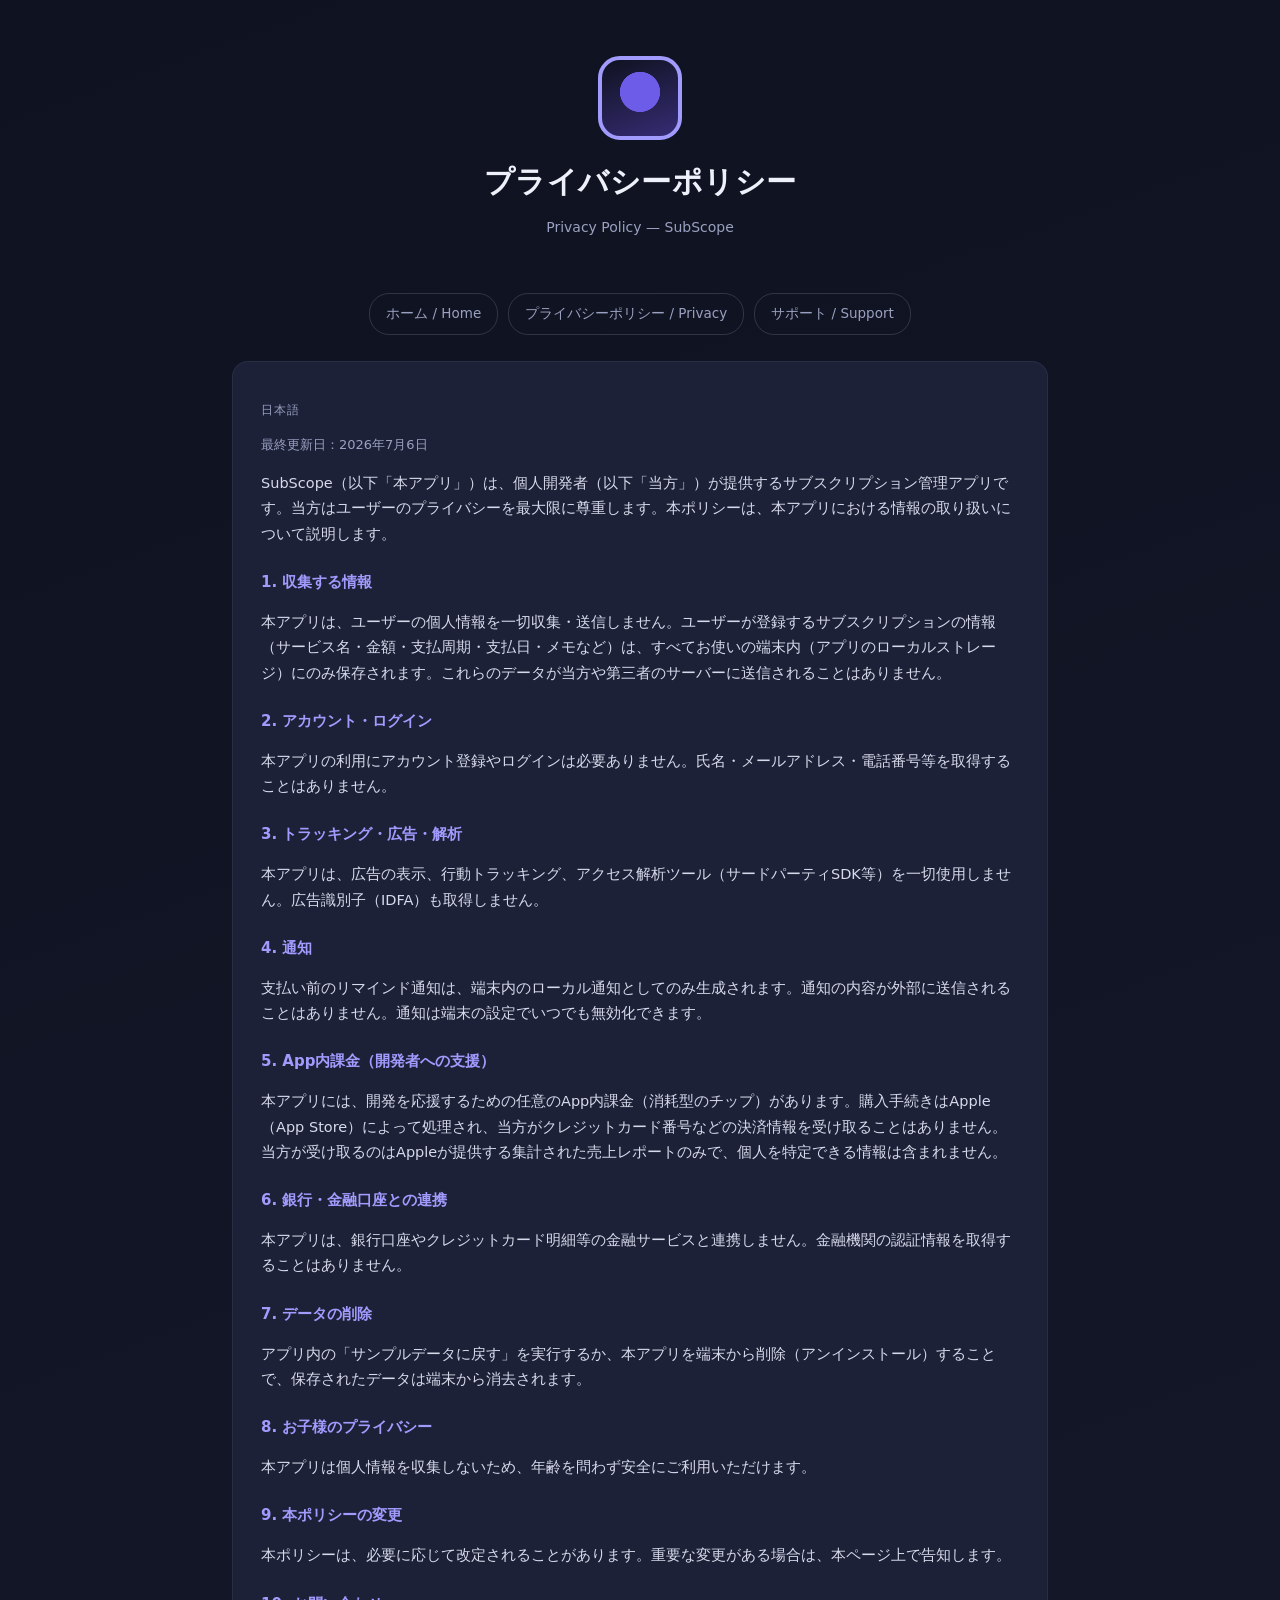
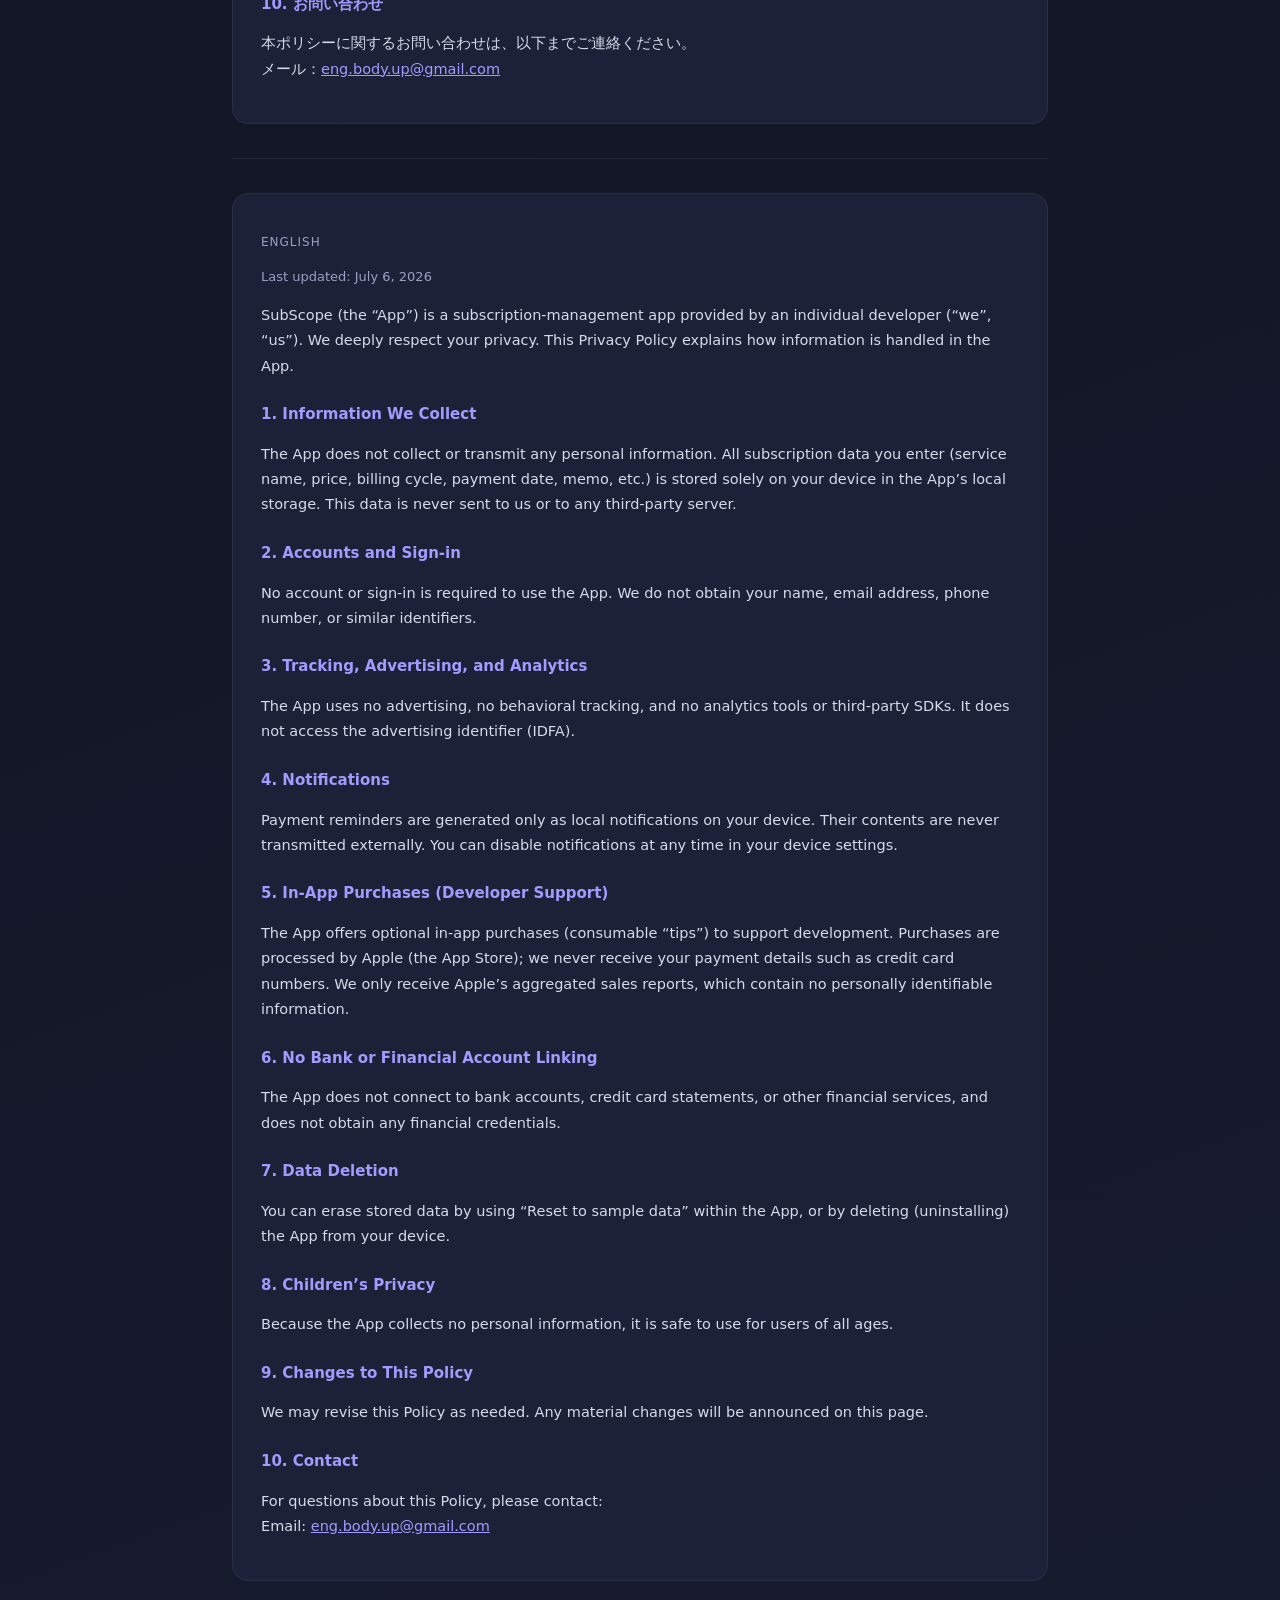
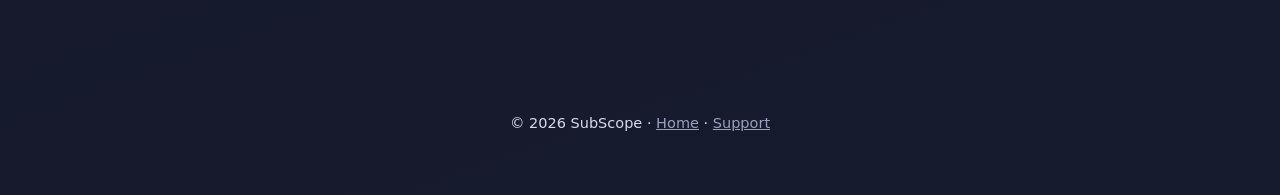
==== privacy.html @ 513cefdf "Add SubScope landing, privacy policy, and support pages (JP/EN) Bilingual static site for the App St" ====
<!DOCTYPE html>
<html lang="ja">
<head>
<meta charset="UTF-8">
<meta name="viewport" content="width=device-width, initial-scale=1.0">
<title>プライバシーポリシー / Privacy Policy — SubScope</title>
<link rel="stylesheet" href="style.css">
</head>
<body>
<header class="site">
  <div class="logo"></div>
  <h1>プライバシーポリシー</h1>
  <p class="tagline">Privacy Policy — SubScope</p>
</header>

<main>
  <nav class="top">
    <a href="index.html">ホーム / Home</a>
    <a href="privacy.html">プライバシーポリシー / Privacy</a>
    <a href="support.html">サポート / Support</a>
  </nav>

  <!-- ===================== 日本語 ===================== -->
  <section class="card">
    <p class="lang-label">日本語</p>
    <p class="updated">最終更新日：2026年7月6日</p>

    <p>SubScope（以下「本アプリ」）は、個人開発者（以下「当方」）が提供するサブスクリプション管理アプリです。当方はユーザーのプライバシーを最大限に尊重します。本ポリシーは、本アプリにおける情報の取り扱いについて説明します。</p>

    <h3>1. 収集する情報</h3>
    <p>本アプリは、ユーザーの個人情報を一切収集・送信しません。ユーザーが登録するサブスクリプションの情報（サービス名・金額・支払周期・支払日・メモなど）は、すべてお使いの端末内（アプリのローカルストレージ）にのみ保存されます。これらのデータが当方や第三者のサーバーに送信されることはありません。</p>

    <h3>2. アカウント・ログイン</h3>
    <p>本アプリの利用にアカウント登録やログインは必要ありません。氏名・メールアドレス・電話番号等を取得することはありません。</p>

    <h3>3. トラッキング・広告・解析</h3>
    <p>本アプリは、広告の表示、行動トラッキング、アクセス解析ツール（サードパーティSDK等）を一切使用しません。広告識別子（IDFA）も取得しません。</p>

    <h3>4. 通知</h3>
    <p>支払い前のリマインド通知は、端末内のローカル通知としてのみ生成されます。通知の内容が外部に送信されることはありません。通知は端末の設定でいつでも無効化できます。</p>

    <h3>5. App内課金（開発者への支援）</h3>
    <p>本アプリには、開発を応援するための任意のApp内課金（消耗型のチップ）があります。購入手続きはApple（App Store）によって処理され、当方がクレジットカード番号などの決済情報を受け取ることはありません。当方が受け取るのはAppleが提供する集計された売上レポートのみで、個人を特定できる情報は含まれません。</p>

    <h3>6. 銀行・金融口座との連携</h3>
    <p>本アプリは、銀行口座やクレジットカード明細等の金融サービスと連携しません。金融機関の認証情報を取得することはありません。</p>

    <h3>7. データの削除</h3>
    <p>アプリ内の「サンプルデータに戻す」を実行するか、本アプリを端末から削除（アンインストール）することで、保存されたデータは端末から消去されます。</p>

    <h3>8. お子様のプライバシー</h3>
    <p>本アプリは個人情報を収集しないため、年齢を問わず安全にご利用いただけます。</p>

    <h3>9. 本ポリシーの変更</h3>
    <p>本ポリシーは、必要に応じて改定されることがあります。重要な変更がある場合は、本ページ上で告知します。</p>

    <h3>10. お問い合わせ</h3>
    <p>本ポリシーに関するお問い合わせは、以下までご連絡ください。<br>
    メール：<a href="mailto:eng.body.up@gmail.com">eng.body.up@gmail.com</a></p>
  </section>

  <hr>

  <!-- ===================== English ===================== -->
  <section class="card">
    <p class="lang-label">English</p>
    <p class="updated">Last updated: July 6, 2026</p>

    <p>SubScope (the “App”) is a subscription-management app provided by an individual developer (“we”, “us”). We deeply respect your privacy. This Privacy Policy explains how information is handled in the App.</p>

    <h3>1. Information We Collect</h3>
    <p>The App does not collect or transmit any personal information. All subscription data you enter (service name, price, billing cycle, payment date, memo, etc.) is stored solely on your device in the App’s local storage. This data is never sent to us or to any third-party server.</p>

    <h3>2. Accounts and Sign-in</h3>
    <p>No account or sign-in is required to use the App. We do not obtain your name, email address, phone number, or similar identifiers.</p>

    <h3>3. Tracking, Advertising, and Analytics</h3>
    <p>The App uses no advertising, no behavioral tracking, and no analytics tools or third-party SDKs. It does not access the advertising identifier (IDFA).</p>

    <h3>4. Notifications</h3>
    <p>Payment reminders are generated only as local notifications on your device. Their contents are never transmitted externally. You can disable notifications at any time in your device settings.</p>

    <h3>5. In-App Purchases (Developer Support)</h3>
    <p>The App offers optional in-app purchases (consumable “tips”) to support development. Purchases are processed by Apple (the App Store); we never receive your payment details such as credit card numbers. We only receive Apple’s aggregated sales reports, which contain no personally identifiable information.</p>

    <h3>6. No Bank or Financial Account Linking</h3>
    <p>The App does not connect to bank accounts, credit card statements, or other financial services, and does not obtain any financial credentials.</p>

    <h3>7. Data Deletion</h3>
    <p>You can erase stored data by using “Reset to sample data” within the App, or by deleting (uninstalling) the App from your device.</p>

    <h3>8. Children’s Privacy</h3>
    <p>Because the App collects no personal information, it is safe to use for users of all ages.</p>

    <h3>9. Changes to This Policy</h3>
    <p>We may revise this Policy as needed. Any material changes will be announced on this page.</p>

    <h3>10. Contact</h3>
    <p>For questions about this Policy, please contact:<br>
    Email: <a href="mailto:eng.body.up@gmail.com">eng.body.up@gmail.com</a></p>
  </section>
</main>

<footer>
  <p>© 2026 SubScope · <a href="index.html">Home</a> · <a href="support.html">Support</a></p>
</footer>
</body>
</html>
---- style.css ----
:root {
  --bg: #0f1220;
  --bg2: #171b2e;
  --card: #1c2138;
  --text: #eef0fa;
  --muted: #9aa1c0;
  --accent: #6c5ce7;
  --accent2: #a29bfe;
  --radius: 16px;
  --maxw: 860px;
}

* { box-sizing: border-box; }

body {
  margin: 0;
  font-family: "Hiragino Kaku Gothic ProN", "Yu Gothic UI", "Noto Sans JP", system-ui, sans-serif;
  background: linear-gradient(160deg, var(--bg), var(--bg2));
  color: var(--text);
  line-height: 1.75;
  min-height: 100vh;
}

a { color: var(--accent2); }

header.site {
  text-align: center;
  padding: 56px 20px 30px;
}
.logo {
  width: 84px; height: 84px; margin: 0 auto 16px;
  border-radius: 22px;
  background: radial-gradient(circle at 50% 42%, var(--accent) 0 34%, transparent 35%),
              linear-gradient(160deg, #0f1220, #362c74);
  border: 4px solid var(--accent2);
  display: grid; place-items: center;
}
h1 { font-size: 30px; margin: 0; letter-spacing: .5px; }
.tagline { color: var(--muted); margin-top: 6px; font-size: 14px; }

main {
  max-width: var(--maxw);
  margin: 0 auto;
  padding: 10px 22px 70px;
}

nav.top {
  display: flex; gap: 10px; justify-content: center; flex-wrap: wrap;
  margin-bottom: 26px;
}
nav.top a {
  text-decoration: none; color: var(--muted);
  border: 1px solid rgba(255,255,255,.14);
  padding: 8px 16px; border-radius: 20px; font-size: 13.5px;
}
nav.top a:hover { color: var(--text); border-color: var(--accent2); }

.card {
  background: var(--card);
  border: 1px solid rgba(255,255,255,.06);
  border-radius: var(--radius);
  padding: 26px 28px;
  margin-bottom: 20px;
}

.features { display: grid; grid-template-columns: repeat(auto-fit, minmax(220px, 1fr)); gap: 14px; }
.feature { background: rgba(108,92,231,.1); border-radius: 12px; padding: 16px; }
.feature b { display: block; margin-bottom: 4px; }
.feature span { color: var(--muted); font-size: 13.5px; }

h2 { font-size: 20px; margin: 8px 0 14px; border-left: 4px solid var(--accent); padding-left: 12px; }
h3 { font-size: 15px; margin: 22px 0 6px; color: var(--accent2); }
p, li { color: #d7daea; font-size: 14.5px; }
ul { padding-left: 20px; }
.lang-label { font-size: 12px; color: var(--muted); letter-spacing: 1px; text-transform: uppercase; }
.updated { color: var(--muted); font-size: 13px; }
hr { border: none; border-top: 1px solid rgba(255,255,255,.08); margin: 34px 0; }

footer {
  text-align: center; color: var(--muted); font-size: 12.5px;
  padding: 26px 20px 44px;
}
footer a { color: var(--muted); }
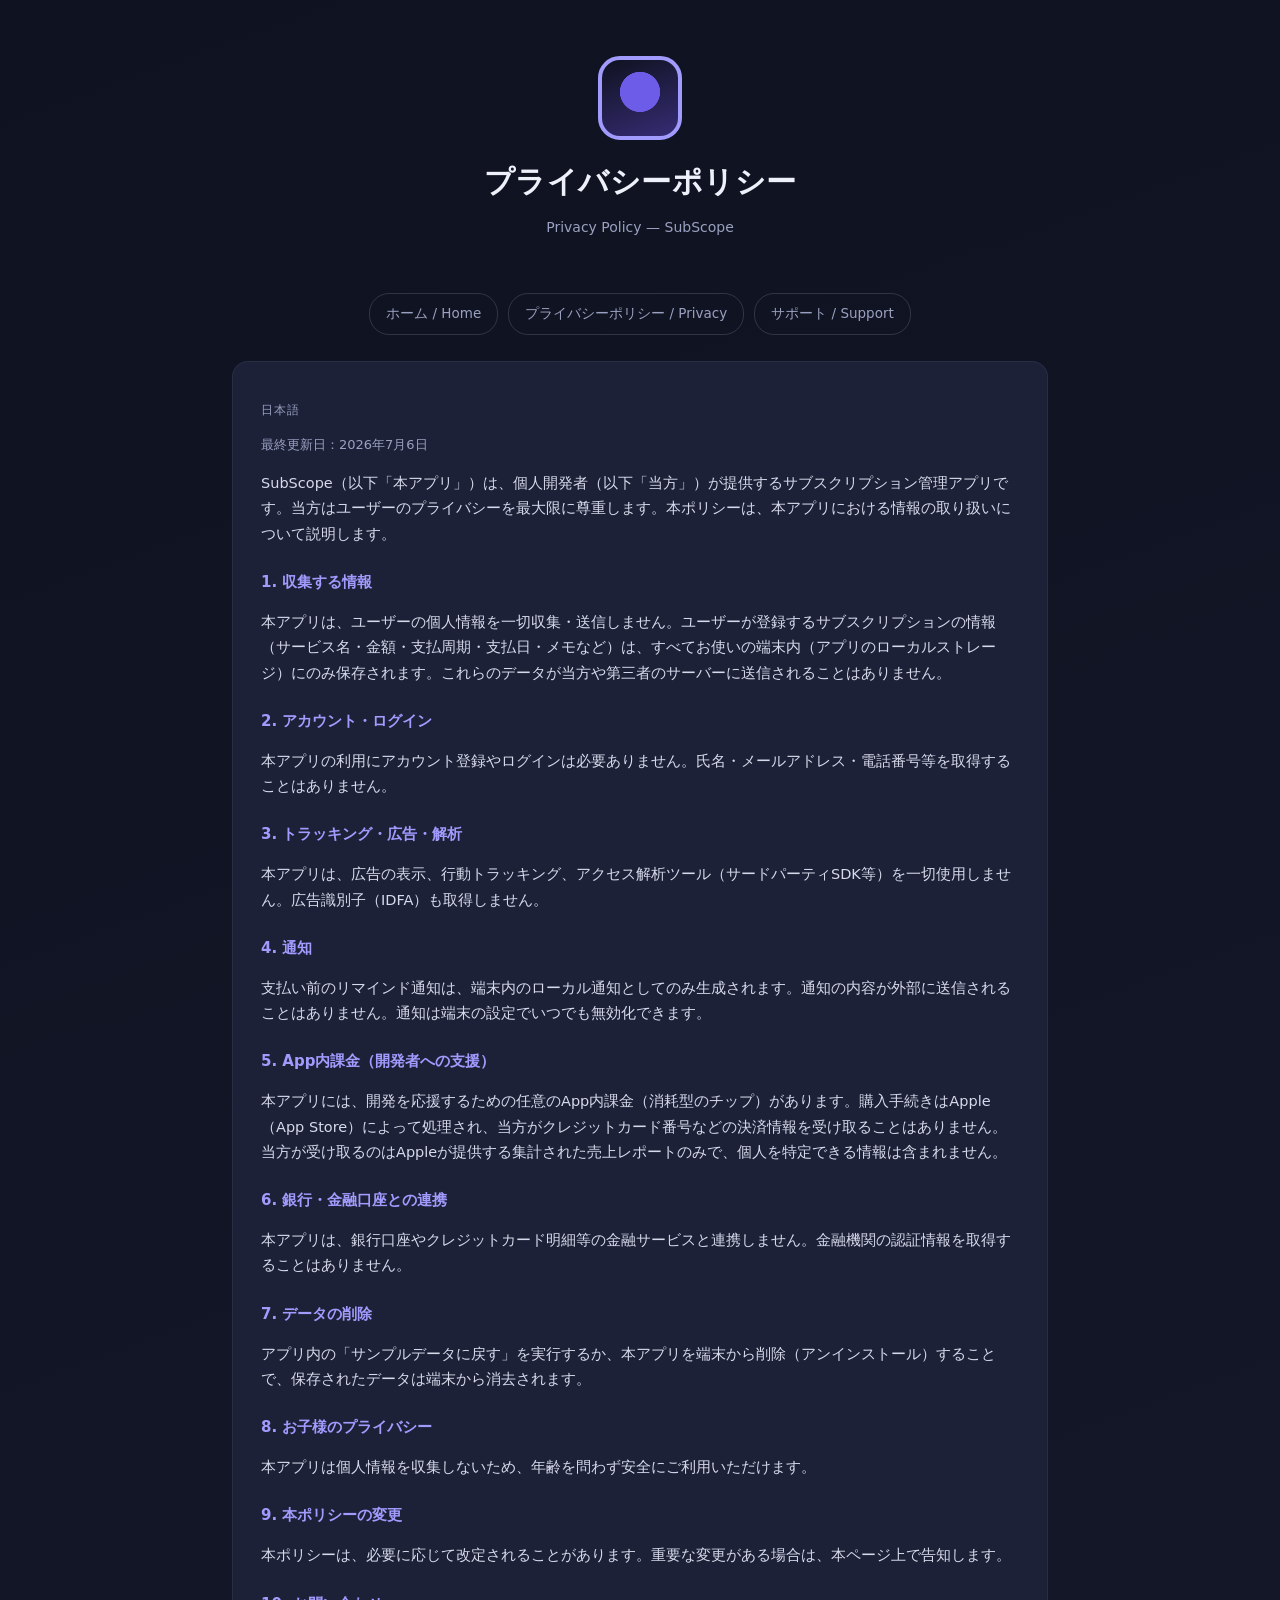
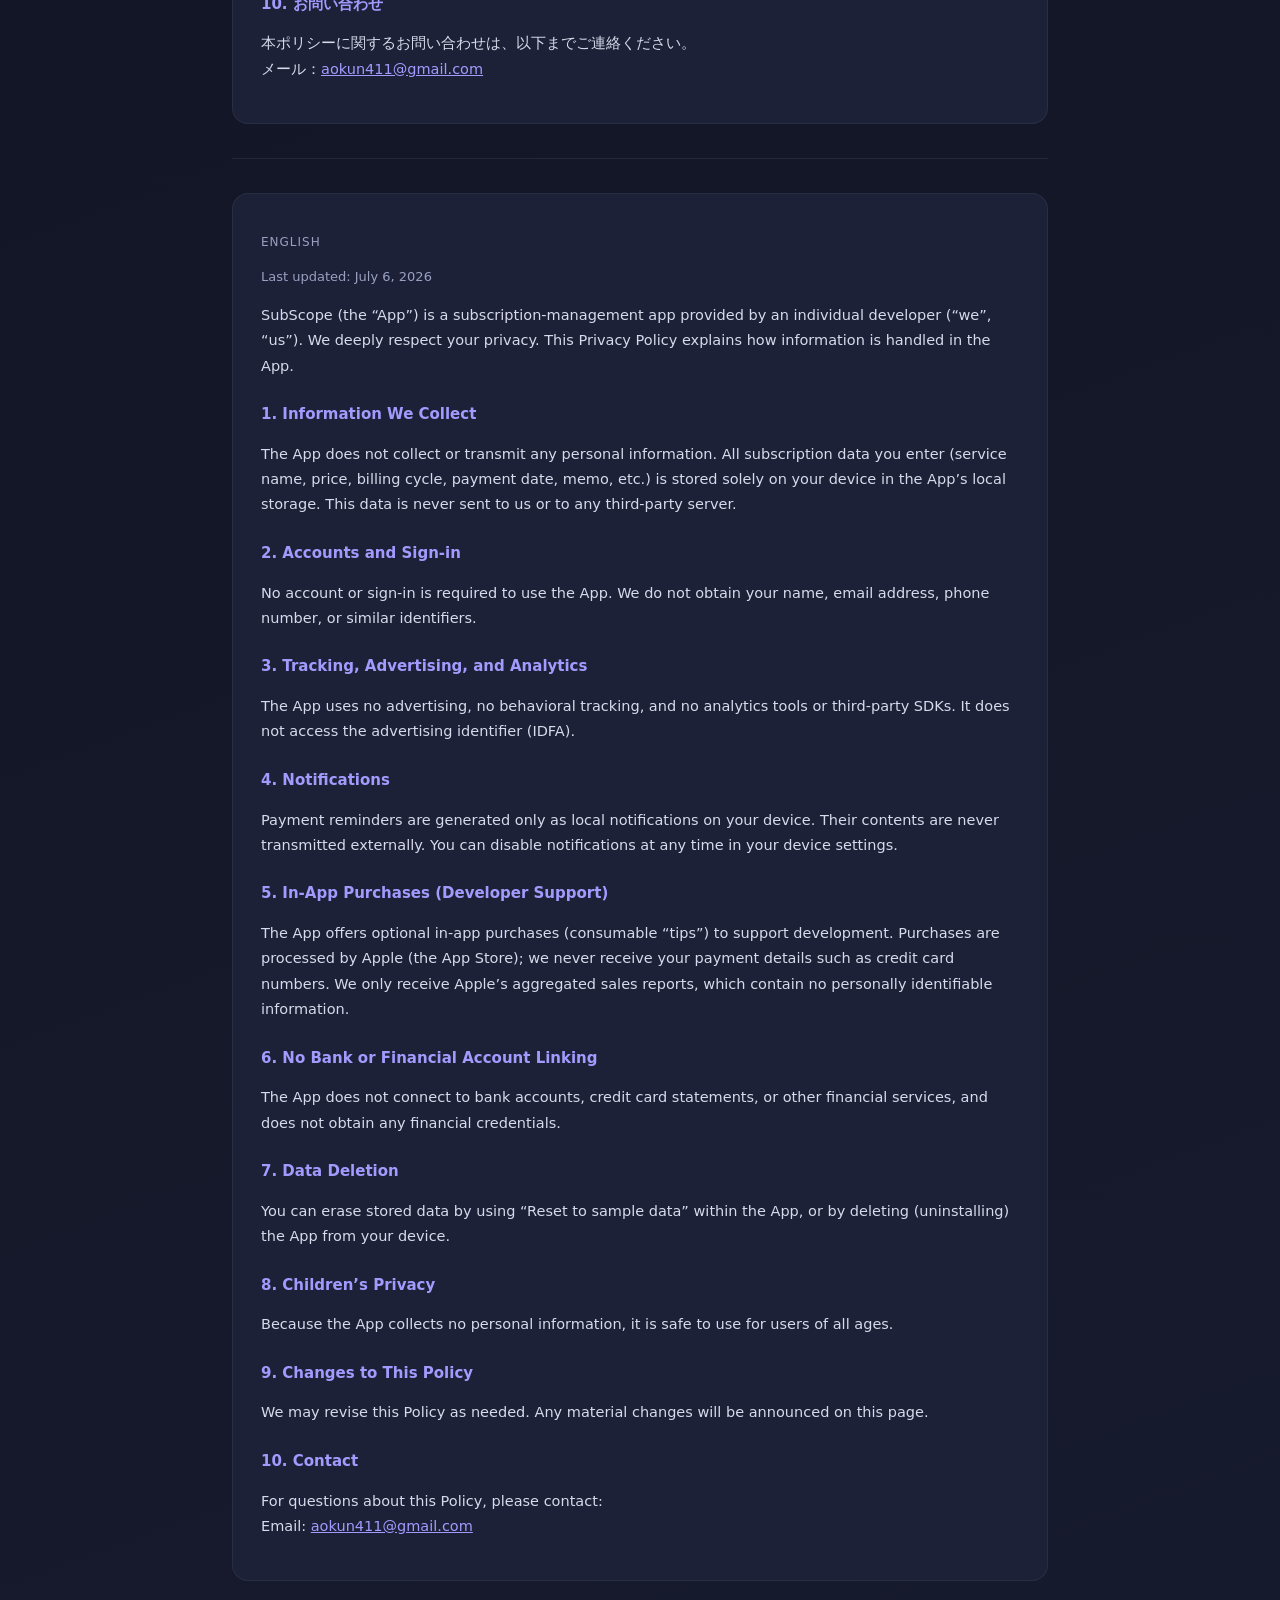
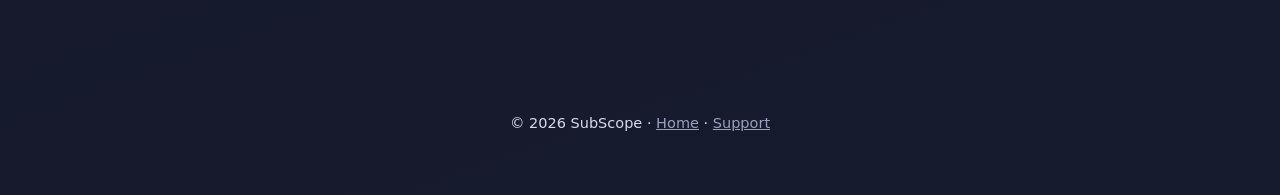
==== commit f29ba5aa: "Add SubScope landing, privacy policy, and support pages (JP/EN) Bilingual static site for the App St" ====
--- a/privacy.html
+++ b/privacy.html
@@ -56,7 +56,7 @@
 
     <h3>10. お問い合わせ</h3>
     <p>本ポリシーに関するお問い合わせは、以下までご連絡ください。<br>
-    メール：<a href="mailto:eng.body.up@gmail.com">eng.body.up@gmail.com</a></p>
+    メール：<a href="mailto:aokun411@gmail.com">aokun411@gmail.com</a></p>
   </section>
 
   <hr>
@@ -97,7 +97,7 @@
 
     <h3>10. Contact</h3>
     <p>For questions about this Policy, please contact:<br>
-    Email: <a href="mailto:eng.body.up@gmail.com">eng.body.up@gmail.com</a></p>
+    Email: <a href="mailto:aokun411@gmail.com">aokun411@gmail.com</a></p>
   </section>
 </main>
 
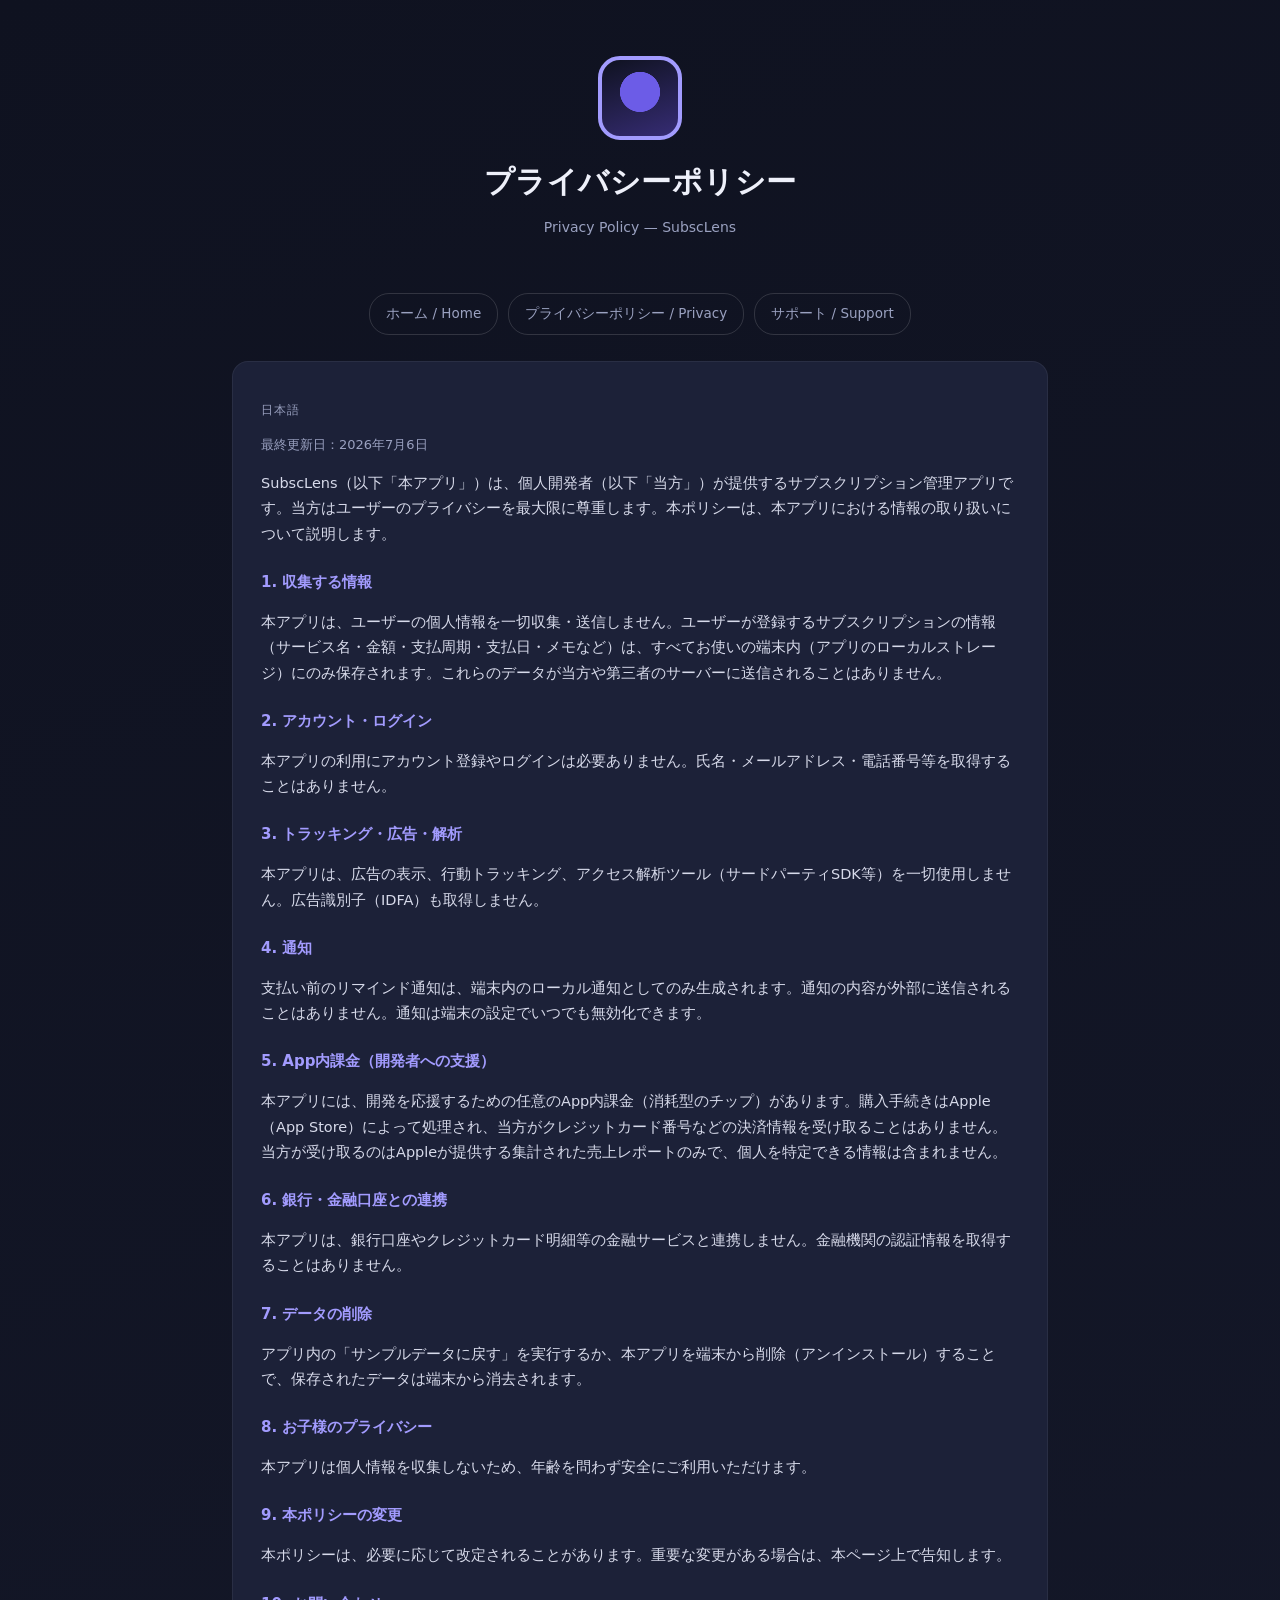
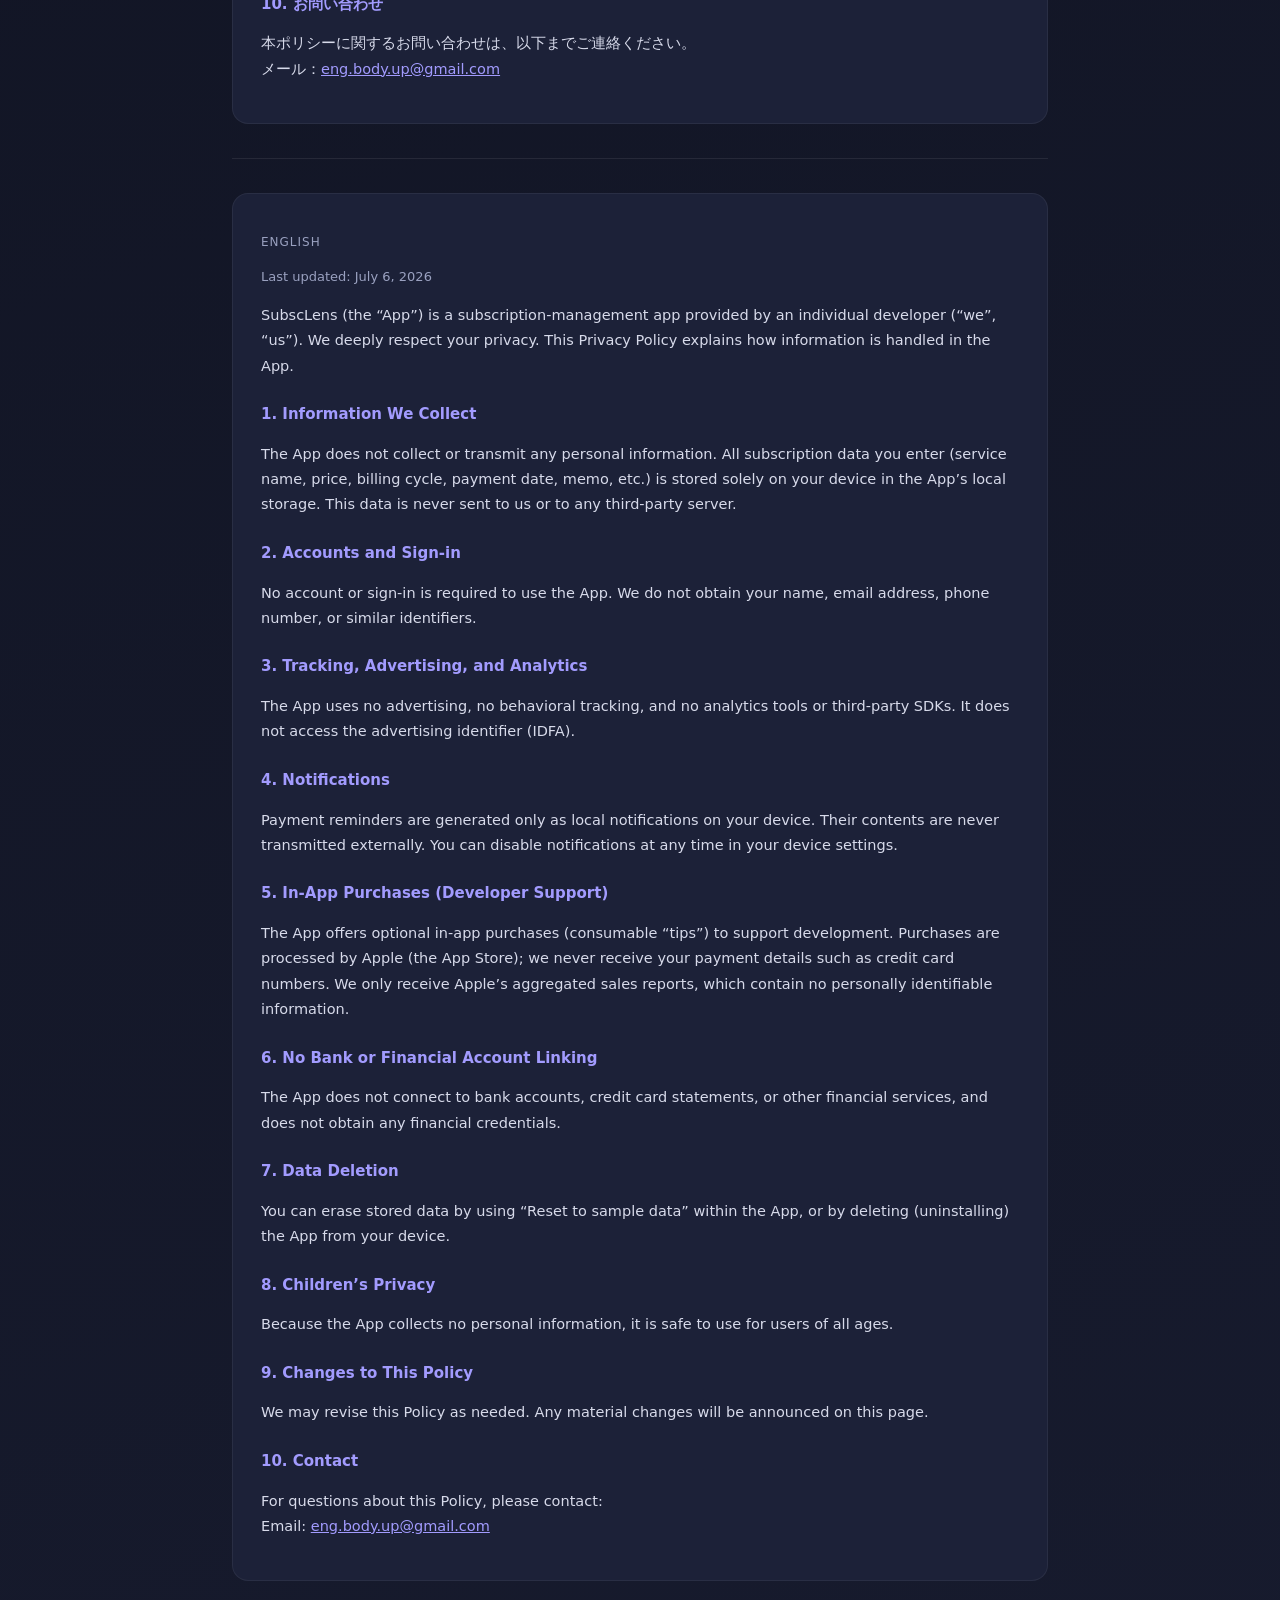
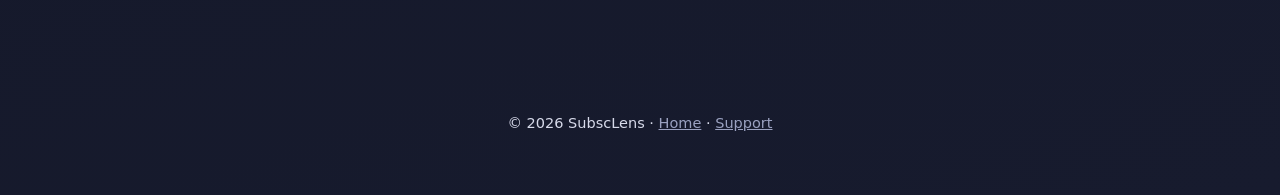
==== commit 585fcd79: "Rename site branding SubScope -> SubscLens App name collided with an existing app; update landing, p" ====
--- a/privacy.html
+++ b/privacy.html
@@ -3,14 +3,14 @@
 <head>
 <meta charset="UTF-8">
 <meta name="viewport" content="width=device-width, initial-scale=1.0">
-<title>プライバシーポリシー / Privacy Policy — SubScope</title>
+<title>プライバシーポリシー / Privacy Policy — SubscLens</title>
 <link rel="stylesheet" href="style.css">
 </head>
 <body>
 <header class="site">
   <div class="logo"></div>
   <h1>プライバシーポリシー</h1>
-  <p class="tagline">Privacy Policy — SubScope</p>
+  <p class="tagline">Privacy Policy — SubscLens</p>
 </header>
 
 <main>
@@ -25,7 +25,7 @@
     <p class="lang-label">日本語</p>
     <p class="updated">最終更新日：2026年7月6日</p>
 
-    <p>SubScope（以下「本アプリ」）は、個人開発者（以下「当方」）が提供するサブスクリプション管理アプリです。当方はユーザーのプライバシーを最大限に尊重します。本ポリシーは、本アプリにおける情報の取り扱いについて説明します。</p>
+    <p>SubscLens（以下「本アプリ」）は、個人開発者（以下「当方」）が提供するサブスクリプション管理アプリです。当方はユーザーのプライバシーを最大限に尊重します。本ポリシーは、本アプリにおける情報の取り扱いについて説明します。</p>
 
     <h3>1. 収集する情報</h3>
     <p>本アプリは、ユーザーの個人情報を一切収集・送信しません。ユーザーが登録するサブスクリプションの情報（サービス名・金額・支払周期・支払日・メモなど）は、すべてお使いの端末内（アプリのローカルストレージ）にのみ保存されます。これらのデータが当方や第三者のサーバーに送信されることはありません。</p>
@@ -56,7 +56,7 @@
 
     <h3>10. お問い合わせ</h3>
     <p>本ポリシーに関するお問い合わせは、以下までご連絡ください。<br>
-    メール：<a href="mailto:aokun411@gmail.com">aokun411@gmail.com</a></p>
+    メール：<a href="mailto:eng.body.up@gmail.com">eng.body.up@gmail.com</a></p>
   </section>
 
   <hr>
@@ -66,7 +66,7 @@
     <p class="lang-label">English</p>
     <p class="updated">Last updated: July 6, 2026</p>
 
-    <p>SubScope (the “App”) is a subscription-management app provided by an individual developer (“we”, “us”). We deeply respect your privacy. This Privacy Policy explains how information is handled in the App.</p>
+    <p>SubscLens (the “App”) is a subscription-management app provided by an individual developer (“we”, “us”). We deeply respect your privacy. This Privacy Policy explains how information is handled in the App.</p>
 
     <h3>1. Information We Collect</h3>
     <p>The App does not collect or transmit any personal information. All subscription data you enter (service name, price, billing cycle, payment date, memo, etc.) is stored solely on your device in the App’s local storage. This data is never sent to us or to any third-party server.</p>
@@ -97,12 +97,12 @@
 
     <h3>10. Contact</h3>
     <p>For questions about this Policy, please contact:<br>
-    Email: <a href="mailto:aokun411@gmail.com">aokun411@gmail.com</a></p>
+    Email: <a href="mailto:eng.body.up@gmail.com">eng.body.up@gmail.com</a></p>
   </section>
 </main>
 
 <footer>
-  <p>© 2026 SubScope · <a href="index.html">Home</a> · <a href="support.html">Support</a></p>
+  <p>© 2026 SubscLens · <a href="index.html">Home</a> · <a href="support.html">Support</a></p>
 </footer>
 </body>
 </html>
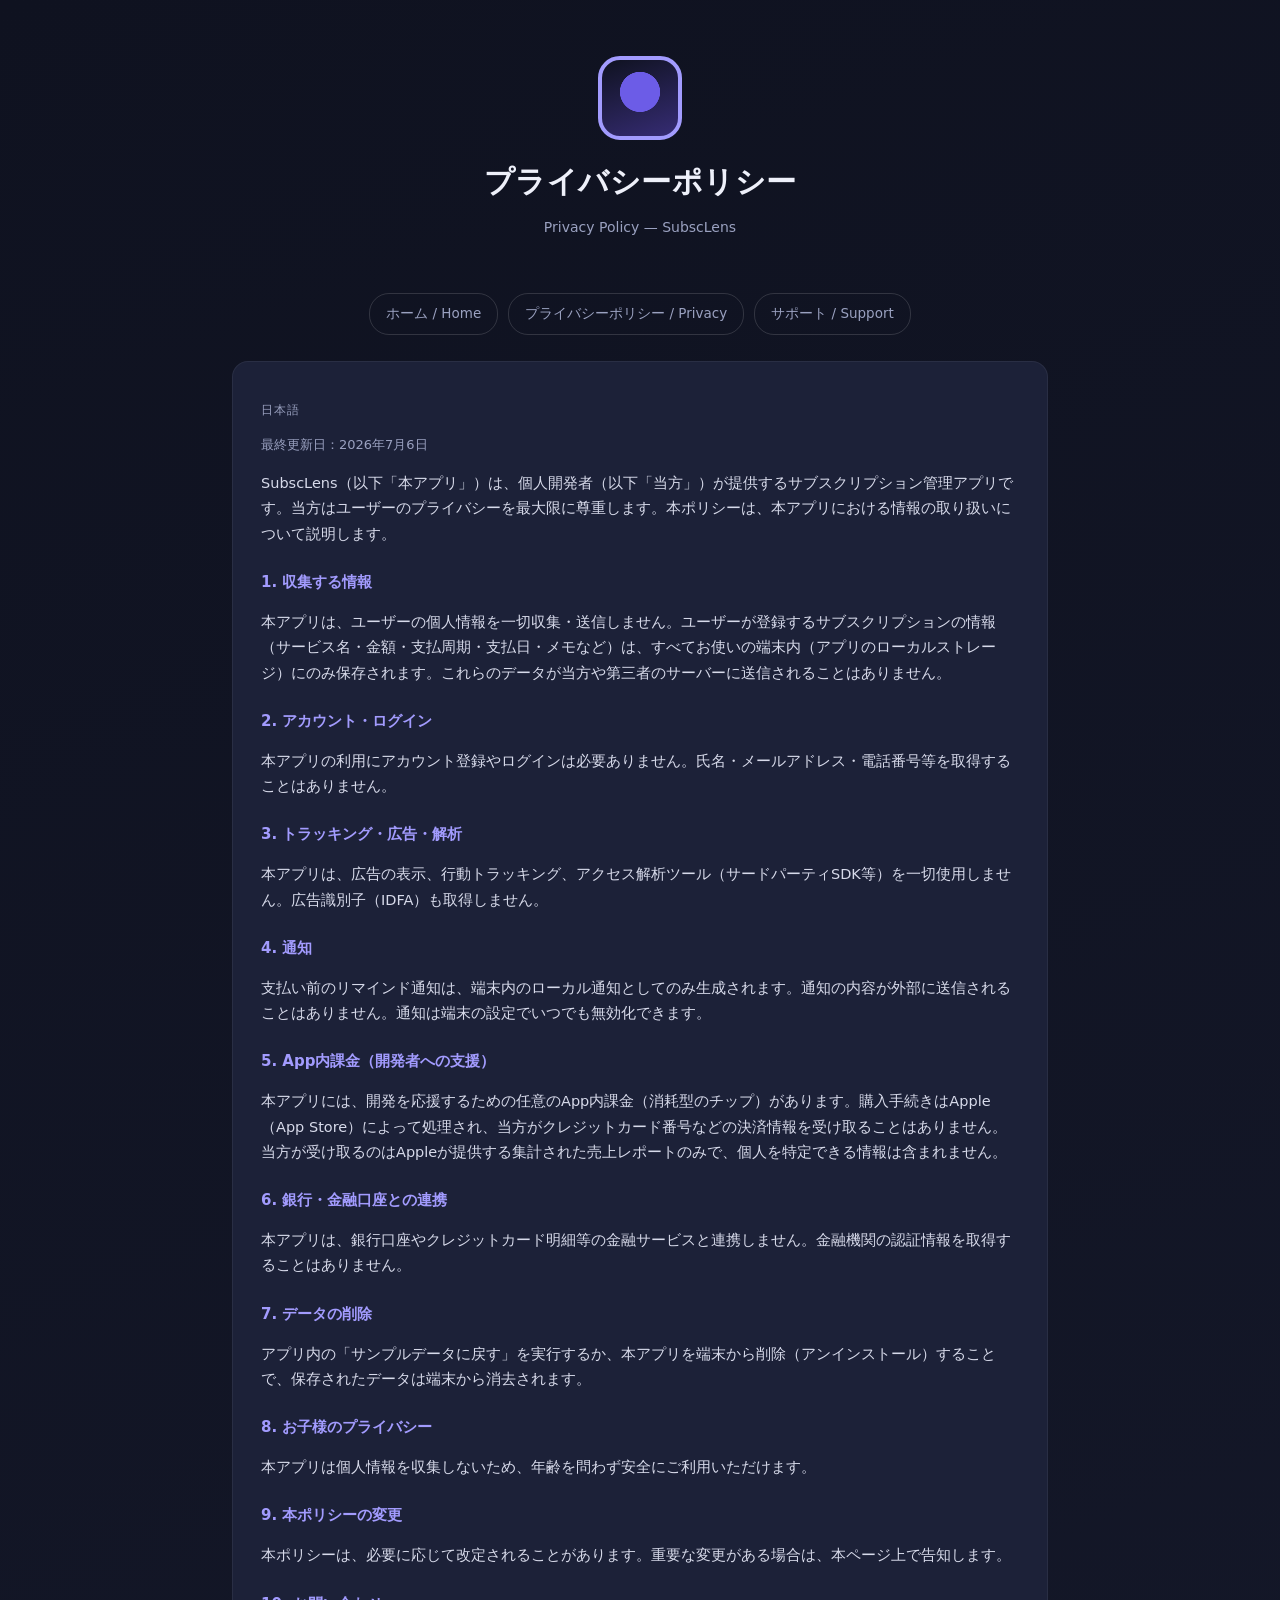
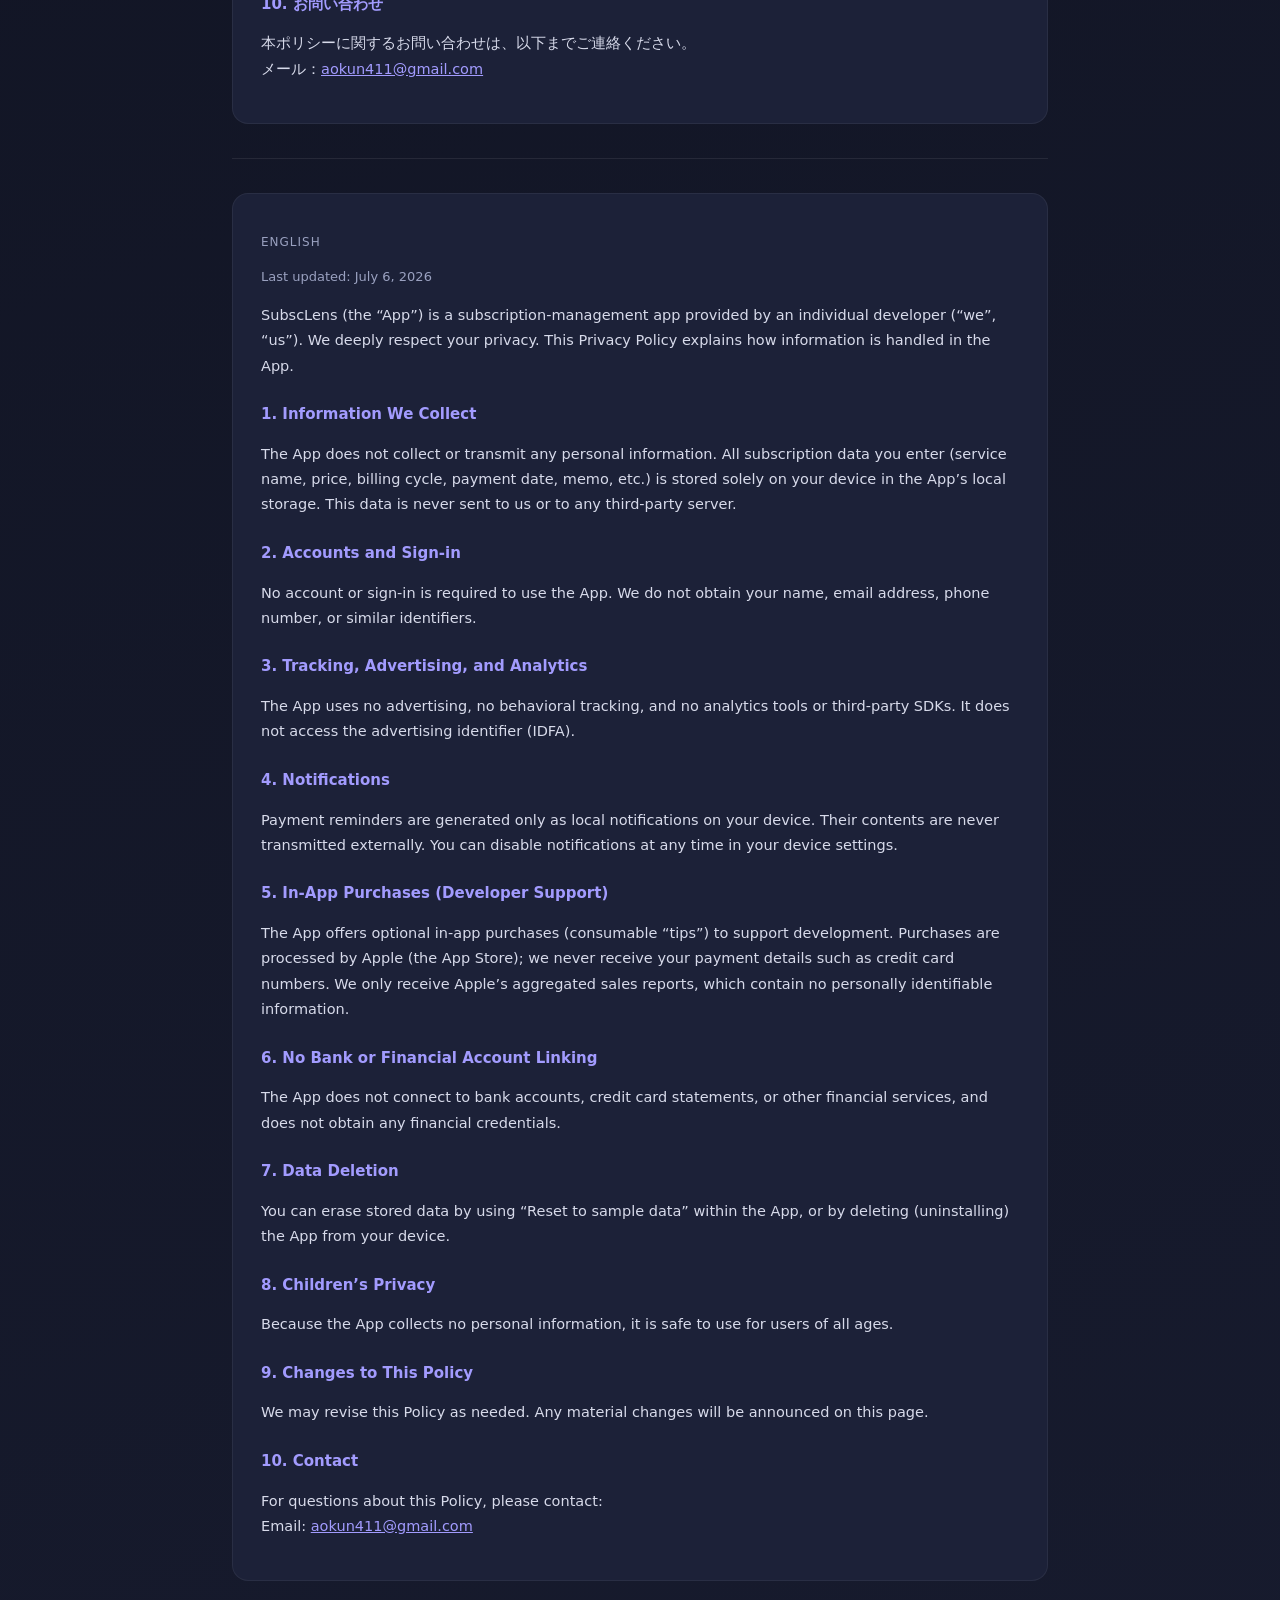
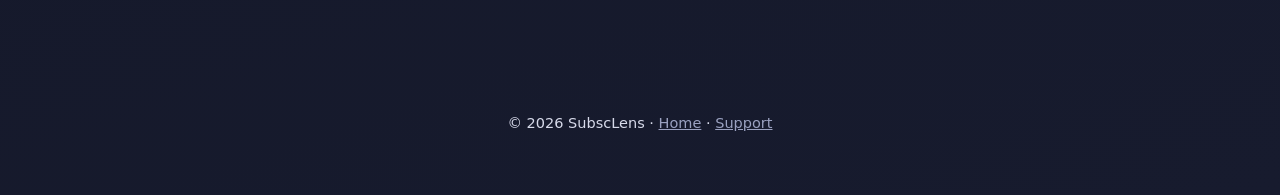
==== commit 7824032e: "Rename site branding SubScope -> SubscLens App name collided with an existing app; update landing, p" ====
--- a/privacy.html
+++ b/privacy.html
@@ -56,7 +56,7 @@
 
     <h3>10. お問い合わせ</h3>
     <p>本ポリシーに関するお問い合わせは、以下までご連絡ください。<br>
-    メール：<a href="mailto:eng.body.up@gmail.com">eng.body.up@gmail.com</a></p>
+    メール：<a href="mailto:aokun411@gmail.com">aokun411@gmail.com</a></p>
   </section>
 
   <hr>
@@ -97,7 +97,7 @@
 
     <h3>10. Contact</h3>
     <p>For questions about this Policy, please contact:<br>
-    Email: <a href="mailto:eng.body.up@gmail.com">eng.body.up@gmail.com</a></p>
+    Email: <a href="mailto:aokun411@gmail.com">aokun411@gmail.com</a></p>
   </section>
 </main>
 
